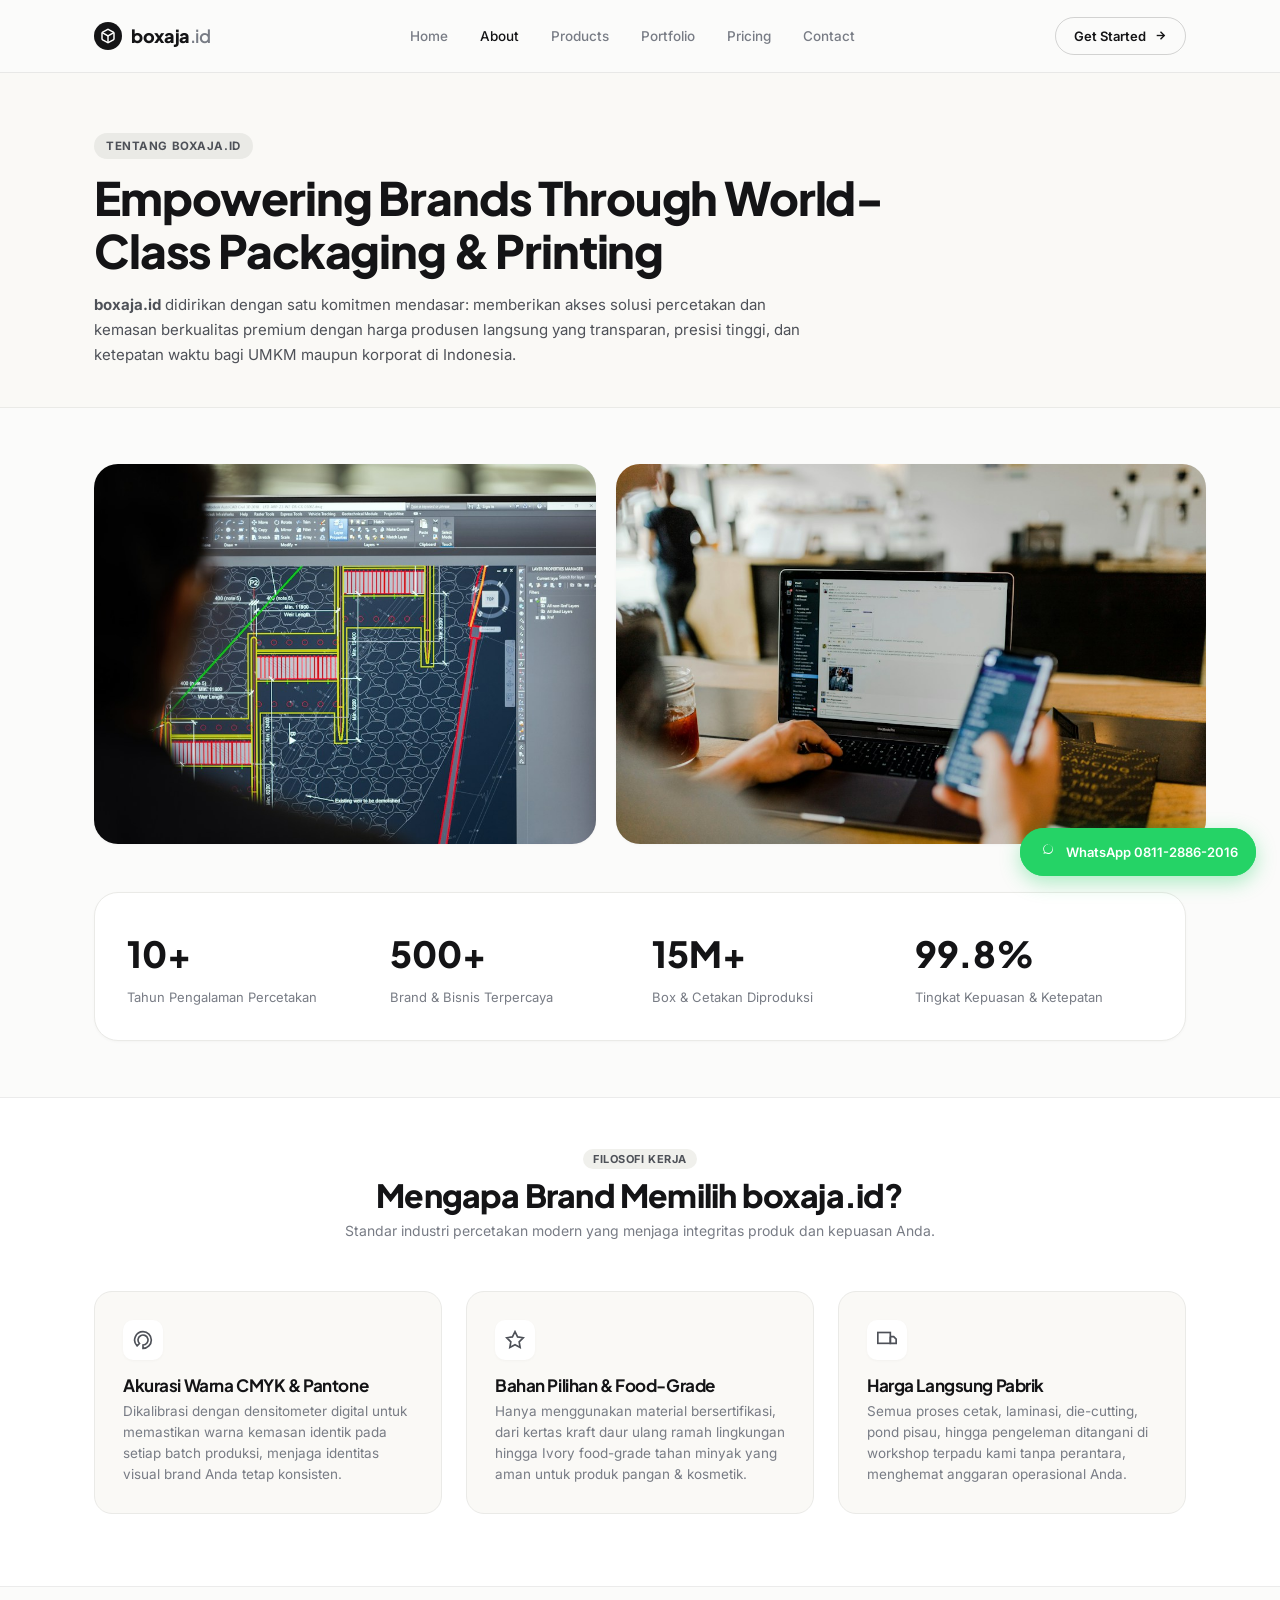
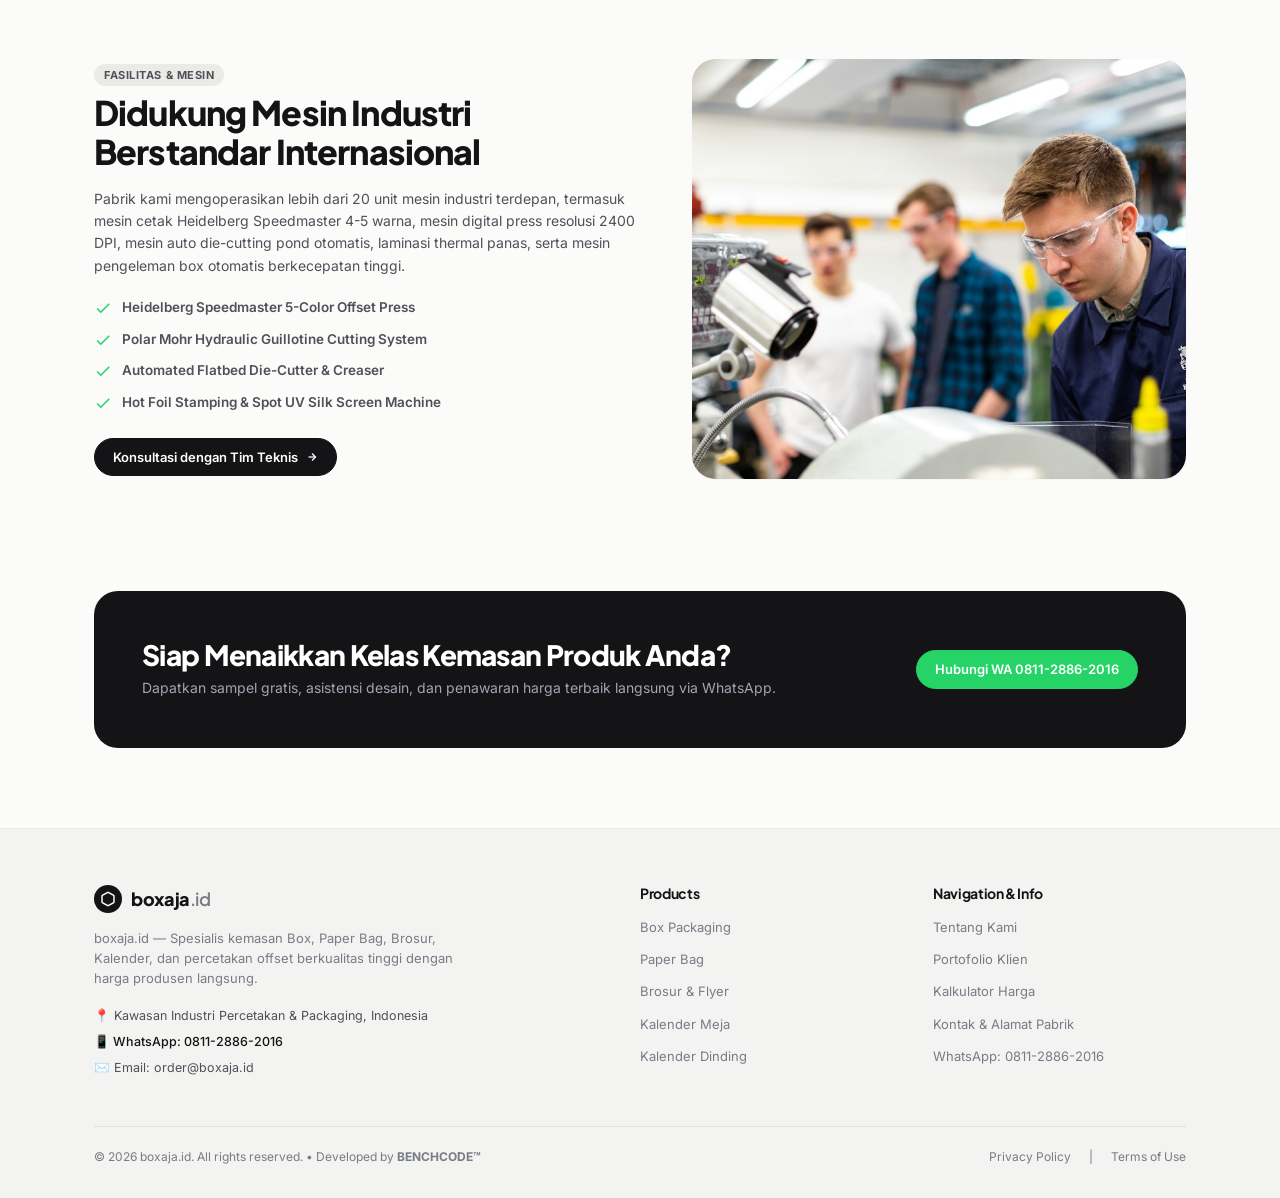
==== about.html @ 0338aadf "feat: complete responsive multi-page website for boxaja.id by BENCHCODE" ====
<!DOCTYPE html>
<html lang="id">
<head>
  <meta charset="UTF-8">
  <meta name="viewport" content="width=device-width, initial-scale=1.0">
  <title>Tentang Kami — boxaja.id | One Stop Solution Packaging & Offset Printing</title>
  
  <meta name="description" content="Tentang boxaja.id — Pabrik dan percetakan kemasan Box, Paper Bag, Brosur, Kalender terpercaya di Indonesia dengan teknologi cetak Heidelberg Jerman dan harga produsen langsung.">
  
  <!-- Favicon -->
  <link rel="icon" type="image/svg+xml" href="data:image/svg+xml,<svg xmlns='http://www.w3.org/2000/svg' viewBox='0 0 100 100'><rect width='100' height='100' rx='24' fill='%23141416'/><path d='M28 36L50 24L72 36L50 48L28 36Z' fill='%23FFFFFF'/><path d='M28 42L50 54V76L28 64V42Z' fill='%23D4D4D8'/><path d='M72 42L50 54V76L72 64V42Z' fill='%23A1A1AA'/></svg>">

  <!-- Stylesheet -->
  <link rel="stylesheet" href="css/style.css">
</head>
<body>

  <!-- ========================================================================
       Header (Navbar)
       ======================================================================== -->
  <header class="site-header" id="siteHeader">
    <div class="site-container">
      <div class="nav-wrapper">
        <a href="index.html" class="site-logo" title="boxaja.id">
          <div class="logo-badge">
            <svg width="16" height="16" viewBox="0 0 24 24" fill="none" stroke="currentColor" stroke-width="2.2">
              <path d="M21 16V8a2 2 0 0 0-1-1.73l-7-4a2 2 0 0 0-2 0l-7 4A2 2 0 0 0 3 8v8a2 2 0 0 0 1 1.73l7 4a2 2 0 0 0 2 0l7-4A2 2 0 0 0 21 16z"></path>
              <polyline points="3.27 6.96 12 12.01 20.73 6.96"></polyline>
              <line x1="12" y1="22.08" x2="12" y2="12"></line>
            </svg>
          </div>
          <span>boxaja<span class="logo-id">.id</span></span>
        </a>

        <ul class="nav-links">
          <li><a href="index.html" class="nav-link">Home</a></li>
          <li><a href="about.html" class="nav-link active">About</a></li>
          <li><a href="products.html" class="nav-link">Products</a></li>
          <li><a href="portfolio.html" class="nav-link">Portfolio</a></li>
          <li><a href="pricing.html" class="nav-link">Pricing</a></li>
          <li><a href="contact.html" class="nav-link">Contact</a></li>
        </ul>

        <div class="nav-actions">
          <a href="https://wa.me/6281128862016?text=Halo%20boxaja.id,%20saya%20ingin%20konsultasi%20cetak%20kemasan." target="_blank" rel="noopener noreferrer" class="btn-pill btn-pill-outline">
            <span>Get Started</span>
            <svg width="13" height="13" viewBox="0 0 24 24" fill="none" stroke="currentColor" stroke-width="2.5">
              <line x1="5" y1="12" x2="19" y2="12"></line>
              <polyline points="12 5 19 12 12 19"></polyline>
            </svg>
          </a>

          <button class="mobile-nav-toggle" id="mobileNavToggle" aria-label="Toggle Navigation">
            <span></span>
            <span></span>
            <span></span>
          </button>
        </div>
      </div>
    </div>
  </header>

  <!-- Mobile Drawer -->
  <div class="mobile-drawer" id="mobileDrawer">
    <ul class="mobile-drawer-links">
      <li><a href="index.html">Home</a></li>
      <li><a href="about.html">About</a></li>
      <li><a href="products.html">Products & Services</a></li>
      <li><a href="portfolio.html">Portfolio</a></li>
      <li><a href="pricing.html">Pricing Calculator</a></li>
      <li><a href="contact.html">Contact Us</a></li>
    </ul>

    <div style="display: flex; flex-direction: column; gap: 12px; margin-top: 24px;">
      <a href="https://wa.me/6281128862016?text=Halo%20boxaja.id,%20saya%20ingin%20konsultasi%20cetak%20kemasan." target="_blank" rel="noopener noreferrer" class="btn-pill btn-pill-wa" style="justify-content: center; width: 100%;">
        <span>WhatsApp (0811-2886-2016)</span>
      </a>
    </div>
  </div>

  <main>
    <!-- ========================================================================
         Page Header
         ======================================================================== -->
    <section style="padding: 60px 0 40px; background: #FAF9F6; border-bottom: 1px solid var(--border-card);">
      <div class="site-container">
        <span style="display: inline-block; font-size: 11.5px; font-weight: 700; text-transform: uppercase; letter-spacing: 0.05em; background: #EAEAE6; padding: 4px 12px; border-radius: 9999px; margin-bottom: 12px;">Tentang boxaja.id</span>
        <h1 style="font-size: clamp(32px, 4vw, 46px); font-weight: 800; line-height: 1.15; max-width: 820px; margin-bottom: 16px;">
          Empowering Brands Through World-Class Packaging & Printing
        </h1>
        <p style="font-size: 15px; color: var(--text-body); max-width: 720px; line-height: 1.65;">
          <strong>boxaja.id</strong> didirikan dengan satu komitmen mendasar: memberikan akses solusi percetakan dan kemasan berkualitas premium dengan harga produsen langsung yang transparan, presisi tinggi, dan ketepatan waktu bagi UMKM maupun korporat di Indonesia.
        </p>
      </div>
    </section>

    <!-- ========================================================================
         Factory & Production Visuals
         ======================================================================== -->
    <section style="padding: 56px 0;">
      <div class="site-container">
        <div class="hero-media-grid" style="margin-bottom: 48px;">
          <div class="hero-media-card">
            <img src="assets/images/hero-press.jpg" alt="Pabrik Cetak Offset boxaja.id" width="560" height="380" loading="eager">
          </div>
          <div class="hero-media-card">
            <img src="assets/images/hero-cutting.jpg" alt="Mesin Pemotong Kertas Presisi" width="660" height="380" loading="eager">
          </div>
        </div>

        <!-- 4 Stats Counter -->
        <div style="display: grid; grid-template-columns: repeat(4, 1fr); gap: 24px; padding: 32px; background: #FFFFFF; border: 1px solid var(--border-card); border-radius: var(--radius-xl); box-shadow: var(--shadow-sm);">
          <div>
            <div style="font-family: var(--font-heading); font-size: 36px; font-weight: 800; color: var(--text-main);">10+</div>
            <div style="font-size: 13px; color: var(--text-muted); margin-top: 4px;">Tahun Pengalaman Percetakan</div>
          </div>
          <div>
            <div style="font-family: var(--font-heading); font-size: 36px; font-weight: 800; color: var(--text-main);">500+</div>
            <div style="font-size: 13px; color: var(--text-muted); margin-top: 4px;">Brand & Bisnis Terpercaya</div>
          </div>
          <div>
            <div style="font-family: var(--font-heading); font-size: 36px; font-weight: 800; color: var(--text-main);">15M+</div>
            <div style="font-size: 13px; color: var(--text-muted); margin-top: 4px;">Box & Cetakan Diproduksi</div>
          </div>
          <div>
            <div style="font-family: var(--font-heading); font-size: 36px; font-weight: 800; color: var(--text-main);">99.8%</div>
            <div style="font-size: 13px; color: var(--text-muted); margin-top: 4px;">Tingkat Kepuasan & Ketepatan</div>
          </div>
        </div>
      </div>
    </section>

    <!-- ========================================================================
         Our Core Values
         ======================================================================== -->
    <section style="padding: 48px 0 72px; background: #FFFFFF; border-top: 1px solid var(--border-light); border-bottom: 1px solid var(--border-light);">
      <div class="site-container">
        <div style="text-align: center; max-width: 650px; margin: 0 auto 48px;">
          <span style="font-size: 11px; font-weight: 700; text-transform: uppercase; letter-spacing: 0.05em; background: #F0F0EC; padding: 3px 10px; border-radius: 9999px;">Filosofi Kerja</span>
          <h2 style="font-size: 32px; font-weight: 800; margin-top: 8px;">Mengapa Brand Memilih boxaja.id?</h2>
          <p style="font-size: 14px; color: var(--text-muted); margin-top: 6px;">Standar industri percetakan modern yang menjaga integritas produk dan kepuasan Anda.</p>
        </div>

        <div style="display: grid; grid-template-columns: repeat(3, 1fr); gap: 24px;">
          <div style="padding: 28px; background: #FAF9F6; border: 1px solid var(--border-card); border-radius: var(--radius-lg);">
            <div style="width: 40px; height: 40px; border-radius: 10px; background: #FFFFFF; display: flex; align-items: center; justify-content: center; margin-bottom: 16px; box-shadow: var(--shadow-sm);">
              <svg width="20" height="20" viewBox="0 0 24 24" fill="none" stroke="currentColor" stroke-width="2"><path d="M12 2a10 10 0 0 0-7.07 17.07l2.83-2.83A6 6 0 1 1 12 18v4a10 10 0 0 0 0-20z"></path></svg>
            </div>
            <h3 style="font-size: 17px; font-weight: 700; margin-bottom: 6px;">Akurasi Warna CMYK & Pantone</h3>
            <p style="font-size: 13.5px; color: var(--text-muted); line-height: 1.55;">
              Dikalibrasi dengan densitometer digital untuk memastikan warna kemasan identik pada setiap batch produksi, menjaga identitas visual brand Anda tetap konsisten.
            </p>
          </div>

          <div style="padding: 28px; background: #FAF9F6; border: 1px solid var(--border-card); border-radius: var(--radius-lg);">
            <div style="width: 40px; height: 40px; border-radius: 10px; background: #FFFFFF; display: flex; align-items: center; justify-content: center; margin-bottom: 16px; box-shadow: var(--shadow-sm);">
              <svg width="20" height="20" viewBox="0 0 24 24" fill="none" stroke="currentColor" stroke-width="2"><polygon points="12 2 15.09 8.26 22 9.27 17 14.14 18.18 21.02 12 17.77 5.82 21.02 7 14.14 2 9.27 8.91 8.26 12 2"></polygon></svg>
            </div>
            <h3 style="font-size: 17px; font-weight: 700; margin-bottom: 6px;">Bahan Pilihan & Food-Grade</h3>
            <p style="font-size: 13.5px; color: var(--text-muted); line-height: 1.55;">
              Hanya menggunakan material bersertifikasi, dari kertas kraft daur ulang ramah lingkungan hingga Ivory food-grade tahan minyak yang aman untuk produk pangan & kosmetik.
            </p>
          </div>

          <div style="padding: 28px; background: #FAF9F6; border: 1px solid var(--border-card); border-radius: var(--radius-lg);">
            <div style="width: 40px; height: 40px; border-radius: 10px; background: #FFFFFF; display: flex; align-items: center; justify-content: center; margin-bottom: 16px; box-shadow: var(--shadow-sm);">
              <svg width="20" height="20" viewBox="0 0 24 24" fill="none" stroke="currentColor" stroke-width="2"><rect x="1" y="3" width="15" height="13"></rect><polyline points="16 8 20 8 23 11 23 16 16 16 16 8"></polyline></svg>
            </div>
            <h3 style="font-size: 17px; font-weight: 700; margin-bottom: 6px;">Harga Langsung Pabrik</h3>
            <p style="font-size: 13.5px; color: var(--text-muted); line-height: 1.55;">
              Semua proses cetak, laminasi, die-cutting, pond pisau, hingga pengeleman ditangani di workshop terpadu kami tanpa perantara, menghemat anggaran operasional Anda.
            </p>
          </div>
        </div>
      </div>
    </section>

    <!-- ========================================================================
         Machine & Workshop Line
         ======================================================================== -->
    <section style="padding: 72px 0;">
      <div class="site-container">
        <div class="elevate-grid">
          <div>
            <span style="font-size: 11px; font-weight: 700; text-transform: uppercase; letter-spacing: 0.05em; background: #EAEAE6; padding: 4px 10px; border-radius: 9999px;">Fasilitas & Mesin</span>
            <h2 style="font-size: 34px; font-weight: 800; margin-top: 8px; margin-bottom: 16px;">
              Didukung Mesin Industri Berstandar Internasional
            </h2>
            <p style="font-size: 14px; color: var(--text-body); line-height: 1.6; margin-bottom: 20px;">
              Pabrik kami mengoperasikan lebih dari 20 unit mesin industri terdepan, termasuk mesin cetak Heidelberg Speedmaster 4-5 warna, mesin digital press resolusi 2400 DPI, mesin auto die-cutting pond otomatis, laminasi thermal panas, serta mesin pengeleman box otomatis berkecepatan tinggi.
            </p>
            <div style="display: flex; flex-direction: column; gap: 10px; margin-bottom: 24px;">
              <div style="display: flex; align-items: center; gap: 10px; font-size: 13.5px; font-weight: 600;">
                <svg width="18" height="18" viewBox="0 0 24 24" fill="#25D366"><path d="M9 16.17L4.83 12l-1.42 1.41L9 19 21 7l-1.41-1.41z"/></svg>
                <span>Heidelberg Speedmaster 5-Color Offset Press</span>
              </div>
              <div style="display: flex; align-items: center; gap: 10px; font-size: 13.5px; font-weight: 600;">
                <svg width="18" height="18" viewBox="0 0 24 24" fill="#25D366"><path d="M9 16.17L4.83 12l-1.42 1.41L9 19 21 7l-1.41-1.41z"/></svg>
                <span>Polar Mohr Hydraulic Guillotine Cutting System</span>
              </div>
              <div style="display: flex; align-items: center; gap: 10px; font-size: 13.5px; font-weight: 600;">
                <svg width="18" height="18" viewBox="0 0 24 24" fill="#25D366"><path d="M9 16.17L4.83 12l-1.42 1.41L9 19 21 7l-1.41-1.41z"/></svg>
                <span>Automated Flatbed Die-Cutter & Creaser</span>
              </div>
              <div style="display: flex; align-items: center; gap: 10px; font-size: 13.5px; font-weight: 600;">
                <svg width="18" height="18" viewBox="0 0 24 24" fill="#25D366"><path d="M9 16.17L4.83 12l-1.42 1.41L9 19 21 7l-1.41-1.41z"/></svg>
                <span>Hot Foil Stamping & Spot UV Silk Screen Machine</span>
              </div>
            </div>

            <a href="https://wa.me/6281128862016?text=Halo%20boxaja.id,%20saya%20ingin%20konsultasi%20langsung." target="_blank" rel="noopener noreferrer" class="btn-pill btn-pill-dark">
              <span>Konsultasi dengan Tim Teknis</span>
              <svg width="12" height="12" viewBox="0 0 24 24" fill="none" stroke="currentColor" stroke-width="2.5"><line x1="5" y1="12" x2="19" y2="12"></line><polyline points="12 5 19 12 12 19"></polyline></svg>
            </a>
          </div>

          <div class="elevate-image-box">
            <img src="assets/images/feature-technician.jpg" alt="Teknisi Percetakan boxaja.id" width="520" height="420" loading="lazy">
          </div>
        </div>
      </div>
    </section>

    <!-- ========================================================================
         CTA Banner
         ======================================================================== -->
    <section style="padding: 40px 0 80px;">
      <div class="site-container">
        <div style="background: var(--text-main); color: #FFFFFF; border-radius: var(--radius-xl); padding: 48px; display: flex; align-items: center; justify-content: space-between; gap: 24px; flex-wrap: wrap;">
          <div>
            <h2 style="color: #FFFFFF; font-size: 28px; font-weight: 800; margin-bottom: 6px;">Siap Menaikkan Kelas Kemasan Produk Anda?</h2>
            <p style="color: #A0A5B1; font-size: 14px;">Dapatkan sampel gratis, asistensi desain, dan penawaran harga terbaik langsung via WhatsApp.</p>
          </div>
          <a href="https://wa.me/6281128862016?text=Halo%20boxaja.id,%20saya%20ingin%20minta%20sampel%20dan%20penawaran%20harga." target="_blank" rel="noopener noreferrer" class="btn-pill btn-pill-wa">
            <span>Hubungi WA 0811-2886-2016</span>
          </a>
        </div>
      </div>
    </section>
  </main>

  <!-- ========================================================================
       Footer
       ======================================================================== -->
  <footer class="site-footer">
    <div class="site-container">
      <div class="footer-top-grid">
        <div class="footer-brand-col">
          <a href="index.html" class="site-logo">
            <div class="logo-badge">
              <svg width="16" height="16" viewBox="0 0 24 24" fill="none" stroke="currentColor" stroke-width="2.2"><path d="M21 16V8a2 2 0 0 0-1-1.73l-7-4a2 2 0 0 0-2 0l-7 4A2 2 0 0 0 3 8v8a2 2 0 0 0 1 1.73l7 4a2 2 0 0 0 2 0l7-4A2 2 0 0 0 21 16z"></path></svg>
            </div>
            <span>boxaja<span class="logo-id">.id</span></span>
          </a>
          <p class="footer-desc">
            boxaja.id — Spesialis kemasan Box, Paper Bag, Brosur, Kalender, dan percetakan offset berkualitas tinggi dengan harga produsen langsung.
          </p>
          <div class="footer-contact-info">
            <p>📍 Kawasan Industri Percetakan & Packaging, Indonesia</p>
            <p><a href="https://wa.me/6281128862016" class="footer-contact-link">📱 WhatsApp: 0811-2886-2016</a></p>
            <p>✉️ Email: order@boxaja.id</p>
          </div>
        </div>

        <div>
          <h4 class="footer-col-title">Products</h4>
          <ul class="footer-links-list">
            <li><a href="products.html#box">Box Packaging</a></li>
            <li><a href="products.html#paperbag">Paper Bag</a></li>
            <li><a href="products.html#brosur">Brosur & Flyer</a></li>
            <li><a href="products.html#kalender">Kalender Meja</a></li>
            <li><a href="products.html#kalender">Kalender Dinding</a></li>
          </ul>
        </div>

        <div>
          <h4 class="footer-col-title">Navigation & Info</h4>
          <ul class="footer-links-list">
            <li><a href="about.html">Tentang Kami</a></li>
            <li><a href="portfolio.html">Portofolio Klien</a></li>
            <li><a href="pricing.html">Kalkulator Harga</a></li>
            <li><a href="contact.html">Kontak & Alamat Pabrik</a></li>
            <li><a href="https://wa.me/6281128862016" target="_blank" rel="noopener noreferrer">WhatsApp: 0811-2886-2016</a></li>
          </ul>
        </div>
      </div>

      <div class="footer-bottom-bar">
        <p>© 2026 boxaja.id. All rights reserved. • Developed by <strong>BENCHCODE™</strong></p>
        <div class="footer-bottom-links">
          <a href="#">Privacy Policy</a>
          <span>|</span>
          <a href="#">Terms of Use</a>
        </div>
      </div>
    </div>
  </footer>

  <!-- Floating WhatsApp -->
  <a href="https://wa.me/6281128862016?text=Halo%20boxaja.id,%20saya%20ingin%20konsultasi%20cetak%20kemasan." target="_blank" rel="noopener noreferrer" class="floating-wa" title="Chat WhatsApp Customer Service boxaja.id">
    <div class="floating-wa-pulse"></div>
    <div class="floating-wa-icon">
      <svg width="20" height="20" viewBox="0 0 24 24" fill="currentColor"><path d="M12.031 6.172c-3.181 0-5.767 2.586-5.768 5.766-.001 1.298.38 2.27 1.019 3.287l-.711 2.598 2.664-.698c.969.585 1.961.947 3.01.947 3.181 0 5.767-2.586 5.767-5.766 0-3.181-2.586-5.767-5.767-5.767zm0 10.378c-.917 0-1.785-.279-2.529-.77l-.181-.11-1.637.429.437-1.597-.123-.195c-.537-.852-.821-1.783-.821-2.737 0-2.817 2.293-5.11 5.11-5.11 2.817 0 5.11 2.293 5.11 5.11 0 2.817-2.293 5.11-5.11 5.11z"/></svg>
    </div>
    <span>WhatsApp 0811-2886-2016</span>
  </a>

  <script src="js/main.js"></script>
</body>
</html>
---- css/style.css ----
/* ==========================================================================
   boxaja.id — Modern Packaging & Offset Printing Design System
   Exact match to reference screenshot: Section-by-Section, Spacing & Layout
   ========================================================================== */

@import url('https://fonts.googleapis.com/css2?family=Plus+Jakarta+Sans:wght@400;500;600;700;800&family=Inter:wght@400;500;600&display=swap');

:root {
  --font-heading: 'Plus Jakarta Sans', -apple-system, BlinkMacSystemFont, sans-serif;
  --font-body: 'Inter', -apple-system, BlinkMacSystemFont, sans-serif;
  
  --bg-page: #FBFBFA;
  --bg-white: #FFFFFF;
  --bg-card-subtle: #F3F3F1;
  --bg-card-border: #E8E8E5;
  --bg-dark: #141416;
  
  --text-main: #141416;
  --text-body: #4E5158;
  --text-muted: #787C85;
  --text-light: #9EA2AB;
  
  --border-light: rgba(0, 0, 0, 0.08);
  --border-card: #EAEAE7;
  
  --accent-wa: #25D366;
  --accent-wa-hover: #20BD5A;
  
  --radius-sm: 8px;
  --radius-md: 12px;
  --radius-lg: 18px;
  --radius-xl: 24px;
  --radius-pill: 9999px;
  
  --shadow-sm: 0 1px 3px rgba(0,0,0,0.03);
  --shadow-md: 0 4px 16px rgba(0,0,0,0.05);
  --shadow-lg: 0 12px 32px rgba(0,0,0,0.07);
  
  --container-max: 1140px;
}

*, *::before, *::after {
  box-sizing: border-box;
  margin: 0;
  padding: 0;
}

html {
  scroll-behavior: smooth;
  -webkit-font-smoothing: antialiased;
}

body {
  font-family: var(--font-body);
  background-color: var(--bg-page);
  color: var(--text-body);
  line-height: 1.6;
  font-size: 14.5px;
  overflow-x: hidden;
}

h1, h2, h3, h4, h5, h6 {
  font-family: var(--font-heading);
  color: var(--text-main);
  font-weight: 700;
  letter-spacing: -0.025em;
  line-height: 1.16;
}

a {
  color: inherit;
  text-decoration: none;
  transition: all 0.2s ease;
}

img {
  max-width: 100%;
  height: auto;
  display: block;
}

button {
  font-family: inherit;
  cursor: pointer;
  border: none;
  background: none;
  transition: all 0.2s ease;
}

/* Container */
.site-container {
  max-width: var(--container-max);
  margin-left: auto;
  margin-right: auto;
  padding-left: 24px;
  padding-right: 24px;
}

@media (max-width: 640px) {
  .site-container {
    padding-left: 16px;
    padding-right: 16px;
  }
}

/* ==========================================================================
   Header (Navbar) - Matches screenshot: Logo, Home/About/Services/Contact, Get Started
   ========================================================================== */
.site-header {
  position: sticky;
  top: 0;
  width: 100%;
  background: rgba(251, 251, 250, 0.94);
  backdrop-filter: blur(10px);
  -webkit-backdrop-filter: blur(10px);
  z-index: 100;
  border-bottom: 1px solid var(--border-light);
  transition: background 0.3s ease, box-shadow 0.3s ease;
}

.site-header.scrolled {
  background: rgba(255, 255, 255, 0.98);
  box-shadow: 0 2px 14px rgba(0,0,0,0.04);
}

.nav-wrapper {
  display: flex;
  align-items: center;
  justify-content: space-between;
  height: 72px;
}

.site-logo {
  display: flex;
  align-items: center;
  gap: 9px;
  font-family: var(--font-heading);
  font-size: 18px;
  font-weight: 800;
  color: var(--text-main);
  letter-spacing: -0.02em;
}

.logo-badge {
  width: 28px;
  height: 28px;
  background: var(--text-main);
  color: #fff;
  border-radius: 50%;
  display: flex;
  align-items: center;
  justify-content: center;
  font-size: 13px;
}

.logo-id {
  color: var(--text-muted);
  font-weight: 600;
}

.nav-links {
  display: flex;
  align-items: center;
  gap: 32px;
  list-style: none;
}

.nav-link {
  font-size: 13.5px;
  font-weight: 500;
  color: var(--text-muted);
}

.nav-link:hover, .nav-link.active {
  color: var(--text-main);
}

.nav-actions {
  display: flex;
  align-items: center;
  gap: 12px;
}

/* Pill Buttons matching reference */
.btn-pill {
  display: inline-flex;
  align-items: center;
  gap: 8px;
  padding: 8px 18px;
  border-radius: var(--radius-pill);
  font-size: 13px;
  font-weight: 600;
  transition: all 0.2s ease;
  white-space: nowrap;
}

.btn-pill-outline {
  background: transparent;
  color: var(--text-main);
  border: 1px solid rgba(0, 0, 0, 0.16);
}

.btn-pill-outline:hover {
  background: var(--text-main);
  color: #FFFFFF;
  border-color: var(--text-main);
}

.btn-pill-dark {
  background: var(--text-main);
  color: #FFFFFF;
  border: 1px solid var(--text-main);
}

.btn-pill-dark:hover {
  background: #2a2a2e;
  transform: translateY(-1px);
}

.btn-pill-wa {
  background: var(--accent-wa);
  color: #FFFFFF;
  border: 1px solid var(--accent-wa);
}

.btn-pill-wa:hover {
  background: var(--accent-wa-hover);
}

/* Mobile Nav Toggle */
.mobile-nav-toggle {
  display: none;
  flex-direction: column;
  justify-content: center;
  align-items: center;
  width: 36px;
  height: 36px;
  border-radius: 6px;
  background: rgba(0, 0, 0, 0.04);
  gap: 4px;
}

.mobile-nav-toggle span {
  display: block;
  width: 18px;
  height: 2px;
  background-color: var(--text-main);
  border-radius: 2px;
  transition: all 0.3s ease;
}

.mobile-nav-toggle.open span:nth-child(1) {
  transform: translateY(6px) rotate(45deg);
}
.mobile-nav-toggle.open span:nth-child(2) {
  opacity: 0;
}
.mobile-nav-toggle.open span:nth-child(3) {
  transform: translateY(-6px) rotate(-45deg);
}

.mobile-drawer {
  position: fixed;
  top: 72px;
  left: 0;
  width: 100%;
  height: calc(100vh - 72px);
  background: #ffffff;
  padding: 24px;
  transform: translateX(100%);
  transition: transform 0.3s ease;
  display: flex;
  flex-direction: column;
  justify-content: space-between;
  z-index: 99;
}

.mobile-drawer.open {
  transform: translateX(0);
}

.mobile-drawer-links {
  list-style: none;
  display: flex;
  flex-direction: column;
  gap: 18px;
}

.mobile-drawer-links a {
  font-family: var(--font-heading);
  font-size: 18px;
  font-weight: 700;
  color: var(--text-main);
  display: block;
  padding: 6px 0;
  border-bottom: 1px solid var(--border-light);
}

/* ==========================================================================
   Section 1: Hero Section
   Matches layout: Asymmetrical 2-column header + Two side-by-side images
   ========================================================================== */
.hero-section {
  padding-top: 50px;
  padding-bottom: 48px;
}

.hero-top-grid {
  display: grid;
  grid-template-columns: 1.15fr 0.85fr;
  gap: 44px;
  align-items: flex-start;
  margin-bottom: 36px;
}

.hero-heading {
  font-size: clamp(34px, 4vw, 48px);
  font-weight: 800;
  letter-spacing: -0.035em;
  line-height: 1.1;
  color: var(--text-main);
}

.hero-desc {
  font-size: 14px;
  color: var(--text-body);
  line-height: 1.6;
  padding-top: 6px;
}

/* Hero Images Row (Clean, edge-to-edge rounded photos matching screenshot) */
.hero-media-grid {
  display: grid;
  grid-template-columns: 46% 54%;
  gap: 20px;
  align-items: stretch;
}

.hero-media-card {
  border-radius: var(--radius-xl);
  overflow: hidden;
  height: 380px;
  background-color: #E8E8E4;
  box-shadow: var(--shadow-sm);
}

.hero-media-card img {
  width: 100%;
  height: 100%;
  object-fit: cover;
  transition: transform 0.5s ease;
}

.hero-media-card:hover img {
  transform: scale(1.02);
}

/* ==========================================================================
   Section 2: Client / Brand Trust Bar
   Matches screenshot: "Trusted by 100+ great customers" with 2 rows of 5 logos
   ========================================================================== */
.clients-section {
  padding-top: 36px;
  padding-bottom: 64px;
}

.clients-title {
  text-align: center;
  font-size: 13px;
  font-weight: 600;
  color: var(--text-muted);
  margin-bottom: 24px;
}

.clients-grid-rows {
  display: flex;
  flex-direction: column;
  gap: 16px;
}

.clients-row {
  display: grid;
  grid-template-columns: repeat(5, 1fr);
  gap: 20px;
  align-items: center;
  justify-items: center;
  opacity: 0.72;
}

.client-brand {
  font-family: var(--font-heading);
  font-size: 16px;
  font-weight: 700;
  color: #383A40;
  letter-spacing: -0.02em;
  display: flex;
  align-items: center;
  gap: 7px;
  transition: opacity 0.2s ease, transform 0.2s ease;
  cursor: default;
}

.client-brand:hover {
  opacity: 1;
  color: var(--text-main);
}

.brand-icon {
  width: 20px;
  height: 20px;
  border-radius: 5px;
  background: #E3E3DF;
  display: inline-flex;
  align-items: center;
  justify-content: center;
  font-size: 10px;
  font-weight: 800;
  color: var(--text-main);
}

/* ==========================================================================
   Section 3: We provide various types of printing services
   Matches screenshot: 3 columns with photo + title + circle arrow button below
   ========================================================================== */
.services-section {
  padding-top: 48px;
  padding-bottom: 72px;
}

.section-header-row {
  display: flex;
  align-items: flex-end;
  justify-content: space-between;
  margin-bottom: 30px;
  gap: 16px;
}

.section-title {
  font-size: clamp(24px, 2.8vw, 34px);
  font-weight: 800;
  letter-spacing: -0.03em;
  line-height: 1.18;
}

.services-grid {
  display: grid;
  grid-template-columns: repeat(3, 1fr);
  gap: 22px;
}

.service-card {
  display: flex;
  flex-direction: column;
  cursor: pointer;
}

.service-image-box {
  width: 100%;
  height: 330px;
  border-radius: var(--radius-lg);
  overflow: hidden;
  background-color: #EAEAE6;
  margin-bottom: 14px;
}

.service-image-box img {
  width: 100%;
  height: 100%;
  object-fit: cover;
  transition: transform 0.4s ease;
}

.service-card:hover .service-image-box img {
  transform: scale(1.03);
}

.service-bottom-row {
  display: flex;
  align-items: center;
  justify-content: space-between;
  padding: 0 2px;
}

.service-title {
  font-size: 16.5px;
  font-weight: 700;
  color: var(--text-main);
  letter-spacing: -0.015em;
}

.arrow-circle-btn {
  width: 32px;
  height: 32px;
  border-radius: 50%;
  background: #EBEBE6;
  color: var(--text-main);
  display: flex;
  align-items: center;
  justify-content: center;
  font-size: 13px;
  transition: all 0.2s ease;
}

.service-card:hover .arrow-circle-btn {
  background: var(--text-main);
  color: #FFFFFF;
  transform: rotate(45deg);
}

/* ==========================================================================
   Section 4: Elevate your brand with exceptional printing services
   Matches: Left (Heading + Paragraph + 3 Stats) | Right (Specialist Photo)
   ========================================================================== */
.elevate-section {
  padding-top: 56px;
  padding-bottom: 72px;
}

.elevate-grid {
  display: grid;
  grid-template-columns: 1.05fr 0.95fr;
  gap: 52px;
  align-items: center;
}

.elevate-content {
  display: flex;
  flex-direction: column;
  gap: 20px;
}

.elevate-desc {
  font-size: 14px;
  color: var(--text-body);
  line-height: 1.6;
}

.stats-row {
  display: grid;
  grid-template-columns: repeat(3, 1fr);
  gap: 20px;
  padding-top: 14px;
  border-top: 1px solid var(--border-light);
}

.stat-item {
  display: flex;
  flex-direction: column;
}

.stat-num {
  font-family: var(--font-heading);
  font-size: clamp(26px, 2.8vw, 36px);
  font-weight: 800;
  color: var(--text-main);
  letter-spacing: -0.03em;
  line-height: 1.1;
}

.stat-label {
  font-size: 12.5px;
  color: var(--text-muted);
  margin-top: 3px;
}

.elevate-image-box {
  border-radius: var(--radius-xl);
  overflow: hidden;
  height: 420px;
  background: #EAEAE6;
  box-shadow: var(--shadow-sm);
}

.elevate-image-box img {
  width: 100%;
  height: 100%;
  object-fit: cover;
  object-position: center;
}

/* ==========================================================================
   Section 5: Customer satisfaction is our goal in printing
   Matches: Left (Technician Photo) | Right (Heading + Feature List with Icons)
   ========================================================================== */
.satisfaction-section {
  padding-top: 48px;
  padding-bottom: 72px;
}

.satisfaction-grid {
  display: grid;
  grid-template-columns: 0.95fr 1.05fr;
  gap: 52px;
  align-items: center;
}

.satisfaction-image-box {
  border-radius: var(--radius-xl);
  overflow: hidden;
  height: 420px;
  background: #EAEAE6;
  box-shadow: var(--shadow-sm);
}

.satisfaction-image-box img {
  width: 100%;
  height: 100%;
  object-fit: cover;
  object-position: center;
}

.satisfaction-content {
  display: flex;
  flex-direction: column;
  gap: 24px;
}

.features-list {
  display: flex;
  flex-direction: column;
  gap: 16px;
}

.feature-item {
  display: flex;
  align-items: center;
  gap: 14px;
}

.feature-icon-badge {
  width: 36px;
  height: 36px;
  border-radius: 10px;
  background: #FFFFFF;
  border: 1px solid var(--border-card);
  display: flex;
  align-items: center;
  justify-content: center;
  color: var(--text-main);
  flex-shrink: 0;
  box-shadow: var(--shadow-sm);
}

.feature-title {
  font-size: 15px;
  font-weight: 700;
  color: var(--text-main);
}

/* ==========================================================================
   Section 6: Explore our excellence printing works (Portfolio)
   Matches: Filter tabs + 2 large cards side-by-side
   ========================================================================== */
.portfolio-section {
  padding-top: 56px;
  padding-bottom: 80px;
}

.portfolio-header {
  margin-bottom: 24px;
}

.filter-tabs-row {
  display: flex;
  flex-wrap: wrap;
  gap: 8px;
  margin-bottom: 28px;
}

.filter-tab {
  padding: 7px 18px;
  border-radius: var(--radius-pill);
  font-size: 13px;
  font-weight: 600;
  background: #FFFFFF;
  color: var(--text-body);
  border: 1px solid var(--border-card);
  cursor: pointer;
  transition: all 0.2s ease;
}

.filter-tab:hover {
  border-color: rgba(0,0,0,0.22);
}

.filter-tab.active {
  background: var(--text-main);
  color: #FFFFFF;
  border-color: var(--text-main);
}

.portfolio-grid {
  display: grid;
  grid-template-columns: repeat(2, 1fr);
  gap: 22px;
}

.portfolio-card {
  position: relative;
  border-radius: var(--radius-xl);
  overflow: hidden;
  height: 380px;
  background: #ECECE8;
  cursor: pointer;
  box-shadow: var(--shadow-sm);
}

.portfolio-card img {
  width: 100%;
  height: 100%;
  object-fit: cover;
  transition: transform 0.5s ease;
}

.portfolio-card:hover img {
  transform: scale(1.025);
}

.portfolio-card-overlay {
  position: absolute;
  inset: 0;
  background: linear-gradient(180deg, rgba(0,0,0,0) 45%, rgba(0,0,0,0.6) 100%);
  display: flex;
  flex-direction: column;
  justify-content: flex-end;
  padding: 24px;
  color: #FFFFFF;
}

.portfolio-card-badge {
  display: inline-block;
  align-self: flex-start;
  font-size: 11px;
  font-weight: 700;
  text-transform: uppercase;
  letter-spacing: 0.04em;
  background: rgba(255, 255, 255, 0.25);
  backdrop-filter: blur(6px);
  padding: 3px 10px;
  border-radius: var(--radius-pill);
  margin-bottom: 6px;
}

.portfolio-card-title {
  font-size: 18.5px;
  font-weight: 700;
  color: #FFFFFF;
}

.portfolio-arrow {
  position: absolute;
  bottom: 20px;
  right: 20px;
  width: 36px;
  height: 36px;
  border-radius: 50%;
  background: rgba(255, 255, 255, 0.95);
  color: var(--text-main);
  display: flex;
  align-items: center;
  justify-content: center;
  font-size: 14px;
  transition: all 0.25s ease;
}

.portfolio-card:hover .portfolio-arrow {
  background: var(--text-main);
  color: #FFFFFF;
  transform: rotate(45deg);
}

/* ==========================================================================
   Section 7: Insights from our customer feedback (Testimonials)
   Matches screenshot: 3 top cards, 2 bottom cards
   ========================================================================== */
.testimonials-section {
  padding-top: 56px;
  padding-bottom: 80px;
}

.testimonials-header {
  margin-bottom: 32px;
}

.testimonials-top-grid {
  display: grid;
  grid-template-columns: repeat(3, 1fr);
  gap: 20px;
  margin-bottom: 20px;
}

.testimonials-bottom-grid {
  display: grid;
  grid-template-columns: repeat(2, 1fr);
  gap: 20px;
}

.testimonial-card {
  background: #FFFFFF;
  border-radius: var(--radius-lg);
  border: 1px solid var(--border-card);
  padding: 24px;
  box-shadow: var(--shadow-sm);
  display: flex;
  flex-direction: column;
  gap: 16px;
  transition: transform 0.2s ease, box-shadow 0.2s ease;
}

.testimonial-card:hover {
  transform: translateY(-2px);
  box-shadow: var(--shadow-md);
}

.testimonial-user-row {
  display: flex;
  align-items: center;
  gap: 12px;
}

.testimonial-avatar {
  width: 44px;
  height: 44px;
  border-radius: 50%;
  object-fit: cover;
  border: 2px solid #EFEFEA;
}

.testimonial-user-name {
  font-size: 14.5px;
  font-weight: 700;
  color: var(--text-main);
}

.testimonial-user-role {
  font-size: 12px;
  color: var(--text-muted);
}

.testimonial-quote {
  font-size: 13.5px;
  color: var(--text-body);
  line-height: 1.55;
}

/* ==========================================================================
   Section 8: From Concept to Completion: Our Printing Journey (Workflow)
   Matches: Left (Numbered Steps 1-3) | Right (Specialist Photo)
   ========================================================================== */
.process-section {
  padding-top: 56px;
  padding-bottom: 80px;
}

.process-grid {
  display: grid;
  grid-template-columns: 1.1fr 0.9fr;
  gap: 52px;
  align-items: center;
}

.process-steps {
  display: flex;
  flex-direction: column;
  gap: 24px;
  margin-top: 28px;
}

.process-step-item {
  display: flex;
  align-items: flex-start;
  gap: 16px;
}

.step-num-badge {
  width: 32px;
  height: 32px;
  border-radius: 50%;
  border: 1px solid var(--text-main);
  display: flex;
  align-items: center;
  justify-content: center;
  font-family: var(--font-heading);
  font-size: 13px;
  font-weight: 700;
  color: var(--text-main);
  flex-shrink: 0;
  margin-top: 1px;
}

.step-content {
  display: flex;
  flex-direction: column;
  gap: 3px;
}

.step-title {
  font-size: 15.5px;
  font-weight: 700;
  color: var(--text-main);
}

.step-desc {
  font-size: 13.5px;
  color: var(--text-muted);
  line-height: 1.5;
}

.process-image-box {
  border-radius: var(--radius-xl);
  overflow: hidden;
  height: 420px;
  background: #EAEAE6;
  box-shadow: var(--shadow-sm);
}

.process-image-box img {
  width: 100%;
  height: 100%;
  object-fit: cover;
  object-position: center;
}

/* ==========================================================================
   Section 9: Send your project and get minimum price (Form Card)
   Matches screenshot: 4 columns across row 1, 1 wide row for message, Send button on right
   ========================================================================== */
.quote-section {
  padding-top: 36px;
  padding-bottom: 72px;
}

.quote-card {
  background: var(--bg-card-subtle);
  border: 1px solid var(--border-card);
  border-radius: var(--radius-xl);
  padding: 36px 40px;
  box-shadow: var(--shadow-sm);
}

.quote-card-header {
  margin-bottom: 24px;
}

.quote-title {
  font-size: clamp(22px, 2.8vw, 32px);
  font-weight: 800;
  margin-bottom: 6px;
}

.quote-subtitle {
  font-size: 13.5px;
  color: var(--text-muted);
}

/* 4 columns layout matching screenshot! */
.quote-form-row-1 {
  display: grid;
  grid-template-columns: repeat(4, 1fr);
  gap: 16px;
  margin-bottom: 16px;
}

.quote-form-row-2 {
  margin-bottom: 18px;
}

.form-group {
  display: flex;
  flex-direction: column;
  gap: 6px;
}

.form-label {
  font-size: 12.5px;
  font-weight: 600;
  color: var(--text-main);
}

.form-control {
  width: 100%;
  padding: 11px 16px;
  background: #FFFFFF;
  border: 1px solid rgba(0, 0, 0, 0.12);
  border-radius: var(--radius-md);
  font-family: inherit;
  font-size: 13.5px;
  color: var(--text-main);
  outline: none;
  transition: border-color 0.2s ease, box-shadow 0.2s ease;
}

.form-control:focus {
  border-color: var(--text-main);
  box-shadow: 0 0 0 3px rgba(20, 20, 22, 0.08);
}

.form-control::placeholder {
  color: #A4A7B0;
}

textarea.form-control {
  min-height: 80px;
  resize: vertical;
}

.form-actions-row {
  display: flex;
  align-items: center;
  justify-content: space-between;
  gap: 16px;
  flex-wrap: wrap;
}

.quote-wa-note {
  display: flex;
  align-items: center;
  gap: 7px;
  font-size: 12.5px;
  color: var(--text-muted);
}

/* ==========================================================================
   Section 10: Footer
   Matches screenshot: Left (Logo + Address + Contacts) | Right (Products + Follow us)
   ========================================================================== */
.site-footer {
  background: var(--bg-card-subtle);
  border-top: 1px solid var(--border-card);
  padding-top: 56px;
  padding-bottom: 32px;
}

.footer-top-grid {
  display: grid;
  grid-template-columns: 1.5fr 0.75fr 0.75fr;
  gap: 40px;
  margin-bottom: 48px;
}

.footer-brand-col {
  display: flex;
  flex-direction: column;
  gap: 14px;
}

.footer-desc {
  font-size: 13px;
  color: var(--text-muted);
  line-height: 1.55;
  max-width: 360px;
}

.footer-contact-info {
  display: flex;
  flex-direction: column;
  gap: 6px;
  font-size: 12.5px;
  color: var(--text-body);
  margin-top: 4px;
}

.footer-contact-link {
  display: inline-flex;
  align-items: center;
  gap: 6px;
  color: var(--text-main);
  font-weight: 500;
}

.footer-contact-link:hover {
  color: var(--accent-wa);
}

.footer-col-title {
  font-family: var(--font-heading);
  font-size: 14px;
  font-weight: 700;
  color: var(--text-main);
  margin-bottom: 14px;
}

.footer-links-list {
  list-style: none;
  display: flex;
  flex-direction: column;
  gap: 9px;
}

.footer-links-list a {
  font-size: 13px;
  color: var(--text-muted);
}

.footer-links-list a:hover {
  color: var(--text-main);
}

.footer-bottom-bar {
  display: flex;
  align-items: center;
  justify-content: space-between;
  padding-top: 20px;
  border-top: 1px solid rgba(0, 0, 0, 0.08);
  font-size: 12px;
  color: var(--text-muted);
  flex-wrap: wrap;
  gap: 12px;
}

.footer-bottom-links {
  display: flex;
  gap: 18px;
}

/* ==========================================================================
   Interactive Modals & Widgets (Floating WA & Price Calculator)
   ========================================================================== */
.floating-wa {
  position: fixed;
  bottom: 24px;
  right: 24px;
  z-index: 90;
  display: flex;
  align-items: center;
  gap: 8px;
  background: var(--accent-wa);
  color: #FFFFFF;
  padding: 11px 18px;
  border-radius: var(--radius-pill);
  box-shadow: 0 6px 20px rgba(37, 211, 102, 0.38);
  font-weight: 600;
  font-size: 13px;
  transition: all 0.25s ease;
  text-decoration: none;
}

.floating-wa:hover {
  background: var(--accent-wa-hover);
  transform: translateY(-2px);
  box-shadow: 0 10px 26px rgba(37, 211, 102, 0.48);
}

.floating-wa-pulse {
  position: absolute;
  top: 0;
  left: 0;
  width: 100%;
  height: 100%;
  border-radius: var(--radius-pill);
  border: 2px solid var(--accent-wa);
  animation: waPulse 2s infinite;
  pointer-events: none;
}

@keyframes waPulse {
  0% { transform: scale(1); opacity: 0.8; }
  100% { transform: scale(1.25); opacity: 0; }
}

/* Modal Overlay */
.modal-overlay {
  position: fixed;
  inset: 0;
  background: rgba(0, 0, 0, 0.5);
  backdrop-filter: blur(5px);
  z-index: 1000;
  display: flex;
  align-items: center;
  justify-content: center;
  padding: 20px;
  opacity: 0;
  visibility: hidden;
  transition: all 0.2s ease;
}

.modal-overlay.active {
  opacity: 1;
  visibility: visible;
}

.modal-dialog {
  background: #FFFFFF;
  border-radius: var(--radius-xl);
  max-width: 580px;
  width: 100%;
  max-height: 90vh;
  overflow-y: auto;
  box-shadow: var(--shadow-lg);
  padding: 32px;
  position: relative;
  transform: scale(0.96);
  transition: transform 0.2s ease;
}

.modal-overlay.active .modal-dialog {
  transform: scale(1);
}

.modal-close-btn {
  position: absolute;
  top: 18px;
  right: 18px;
  width: 32px;
  height: 32px;
  border-radius: 50%;
  background: #F4F4F2;
  color: var(--text-main);
  display: flex;
  align-items: center;
  justify-content: center;
  font-size: 18px;
}

.modal-close-btn:hover {
  background: var(--text-main);
  color: #FFFFFF;
}

.calc-result-box {
  background: #F8F8F6;
  border: 1px dashed #D5D5CE;
  border-radius: var(--radius-md);
  padding: 16px;
  margin-top: 16px;
  text-align: center;
}

.calc-price-display {
  font-family: var(--font-heading);
  font-size: 24px;
  font-weight: 800;
  color: var(--text-main);
  margin-top: 2px;
}

.calc-unit-price {
  font-size: 12px;
  color: var(--text-muted);
}

.toast-notice {
  position: fixed;
  bottom: 28px;
  left: 50%;
  transform: translateX(-50%) translateY(100px);
  background: var(--text-main);
  color: #FFFFFF;
  padding: 10px 22px;
  border-radius: var(--radius-pill);
  font-size: 13px;
  font-weight: 600;
  z-index: 2000;
  box-shadow: var(--shadow-md);
  opacity: 0;
  transition: all 0.3s ease;
  display: flex;
  align-items: center;
  gap: 8px;
}

.toast-notice.show {
  transform: translateX(-50%) translateY(0);
  opacity: 1;
}

/* ==========================================================================
   Responsive Breakpoints
   ========================================================================== */
@media (max-width: 1024px) {
  .hero-top-grid {
    grid-template-columns: 1fr;
    gap: 16px;
  }
  
  .hero-media-grid {
    grid-template-columns: 1fr;
    gap: 14px;
  }
  
  .hero-media-card {
    height: 300px;
  }

  .elevate-grid,
  .satisfaction-grid,
  .process-grid {
    grid-template-columns: 1fr;
    gap: 36px;
  }

  .elevate-image-box,
  .satisfaction-image-box,
  .process-image-box {
    height: 340px;
  }

  .satisfaction-grid {
    display: flex;
    flex-direction: column-reverse;
  }

  .quote-form-row-1 {
    grid-template-columns: repeat(2, 1fr);
  }

  .testimonials-top-grid,
  .testimonials-bottom-grid {
    grid-template-columns: 1fr;
  }
}

@media (max-width: 768px) {
  .nav-links, .nav-actions .btn-pill-outline {
    display: none;
  }

  .mobile-nav-toggle {
    display: flex;
  }

  .clients-row {
    grid-template-columns: repeat(3, 1fr);
    gap: 14px;
  }

  .services-grid {
    grid-template-columns: 1fr;
    gap: 20px;
  }

  .service-image-box {
    height: 260px;
  }

  .portfolio-grid {
    grid-template-columns: 1fr;
    gap: 18px;
  }

  .portfolio-card {
    height: 300px;
  }

  .quote-form-row-1 {
    grid-template-columns: 1fr;
  }

  .footer-top-grid {
    grid-template-columns: 1fr;
    gap: 32px;
  }

  .stats-row {
    grid-template-columns: repeat(3, 1fr);
    gap: 10px;
  }

  .floating-wa span {
    display: none;
  }
  
  .floating-wa {
    padding: 13px;
    border-radius: 50%;
  }
}

@media (max-width: 480px) {
  .hero-heading {
    font-size: 30px;
  }

  .clients-row {
    grid-template-columns: repeat(2, 1fr);
  }

  .stats-row {
    grid-template-columns: 1fr;
    gap: 14px;
  }
}
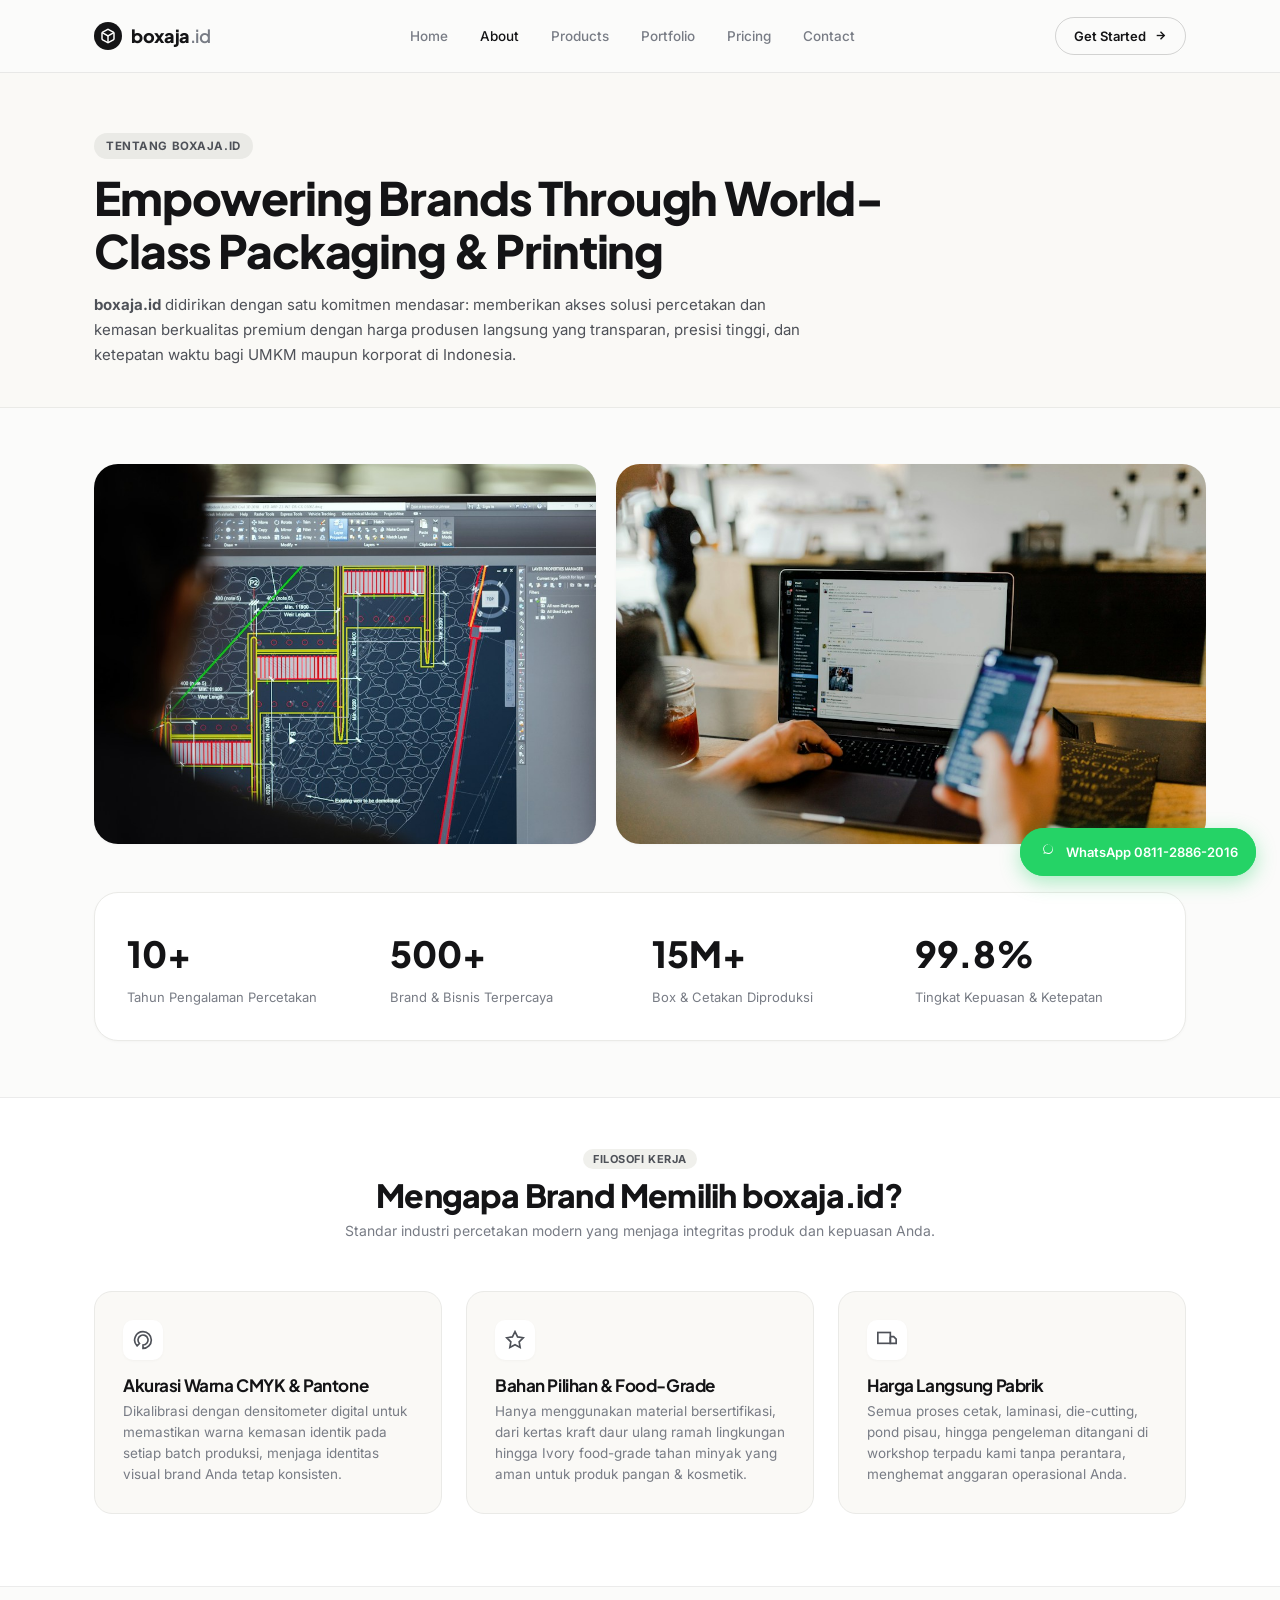
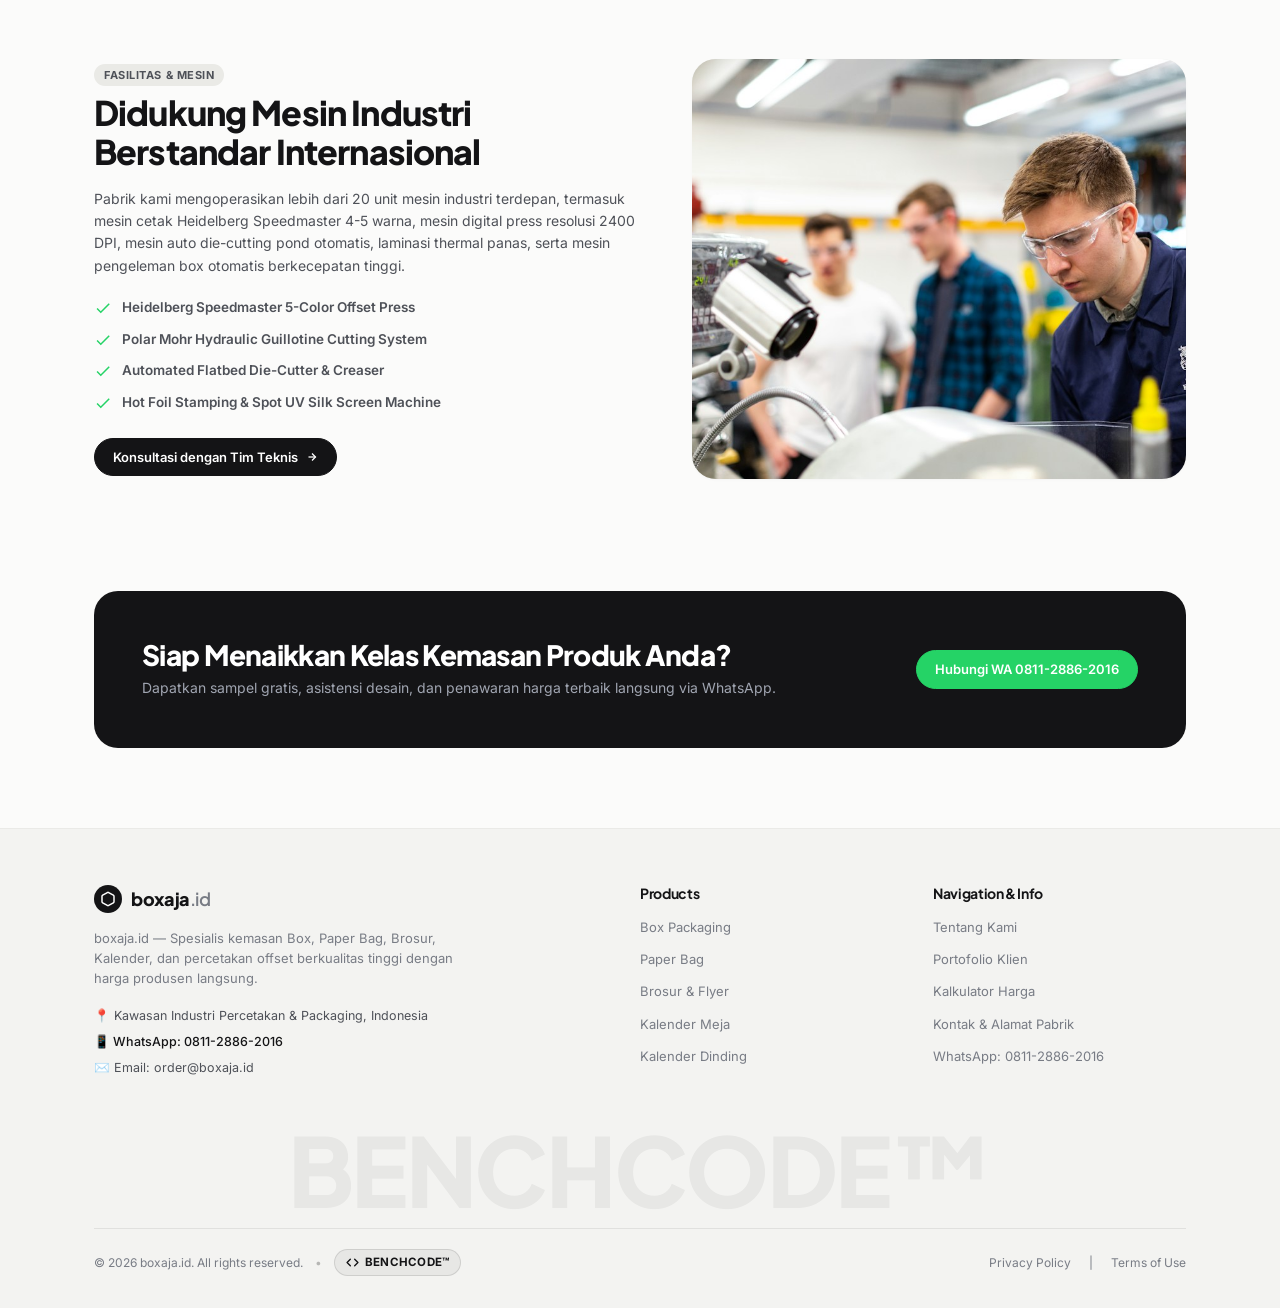
==== commit 782abcfb: "feat(footer): add official BENCHCODE trademark watermark and badge across all pages" ====
--- a/about.html
+++ b/about.html
@@ -285,8 +285,25 @@
         </div>
       </div>
 
+      <!-- Giant Subtle Watermark: BENCHCODE™ -->
+      <div class="footer-watermark-wrap">
+        <div class="footer-watermark">
+          BENCHCODE™
+        </div>
+      </div>
+
       <div class="footer-bottom-bar">
-        <p>© 2026 boxaja.id. All rights reserved. • Developed by <strong>BENCHCODE™</strong></p>
+        <div style="display: flex; align-items: center; gap: 12px; flex-wrap: wrap;">
+          <p>© 2026 boxaja.id. All rights reserved.</p>
+          <span style="color: rgba(0,0,0,0.25);">•</span>
+          <a href="https://github.com/benchcodedev" target="_blank" rel="noopener noreferrer" class="benchcode-badge" title="BENCHCODE™ Software & Digital Architecture">
+            <svg class="benchcode-tm-icon" viewBox="0 0 24 24" fill="none" stroke="currentColor" stroke-width="2.5" stroke-linecap="round" stroke-linejoin="round">
+              <polyline points="16 18 22 12 16 6"></polyline>
+              <polyline points="8 6 2 12 8 18"></polyline>
+            </svg>
+            <span>BENCHCODE™</span>
+          </a>
+        </div>
         <div class="footer-bottom-links">
           <a href="#">Privacy Policy</a>
           <span>|</span>
--- a/css/style.css
+++ b/css/style.css
@@ -1114,6 +1114,59 @@
 }
 
 /* ==========================================================================
+   BENCHCODE™ Official TradeMark Footer Design
+   ========================================================================== */
+.footer-watermark-wrap {
+  width: 100%;
+  overflow: hidden;
+  margin: 32px 0 16px;
+  text-align: center;
+  position: relative;
+  user-select: none;
+  pointer-events: none;
+}
+
+.footer-watermark {
+  font-family: var(--font-heading);
+  font-size: clamp(38px, 7.5vw, 96px);
+  font-weight: 900;
+  letter-spacing: -0.025em;
+  color: rgba(20, 20, 22, 0.05);
+  text-transform: uppercase;
+  line-height: 0.9;
+  white-space: nowrap;
+}
+
+.benchcode-badge {
+  display: inline-flex;
+  align-items: center;
+  gap: 6px;
+  background: rgba(20, 20, 22, 0.05);
+  border: 1px solid rgba(20, 20, 22, 0.12);
+  padding: 3px 11px;
+  border-radius: var(--radius-pill);
+  font-size: 11.5px;
+  font-weight: 700;
+  color: var(--text-main);
+  letter-spacing: 0.02em;
+  transition: all 0.2s ease;
+  text-decoration: none;
+}
+
+.benchcode-badge:hover {
+  background: var(--text-main);
+  color: #FFFFFF;
+  border-color: var(--text-main);
+  transform: translateY(-1px);
+  box-shadow: 0 4px 12px rgba(0, 0, 0, 0.08);
+}
+
+.benchcode-tm-icon {
+  width: 13px;
+  height: 13px;
+}
+
+/* ==========================================================================
    Interactive Modals & Widgets (Floating WA & Price Calculator)
    ========================================================================== */
 .floating-wa {
